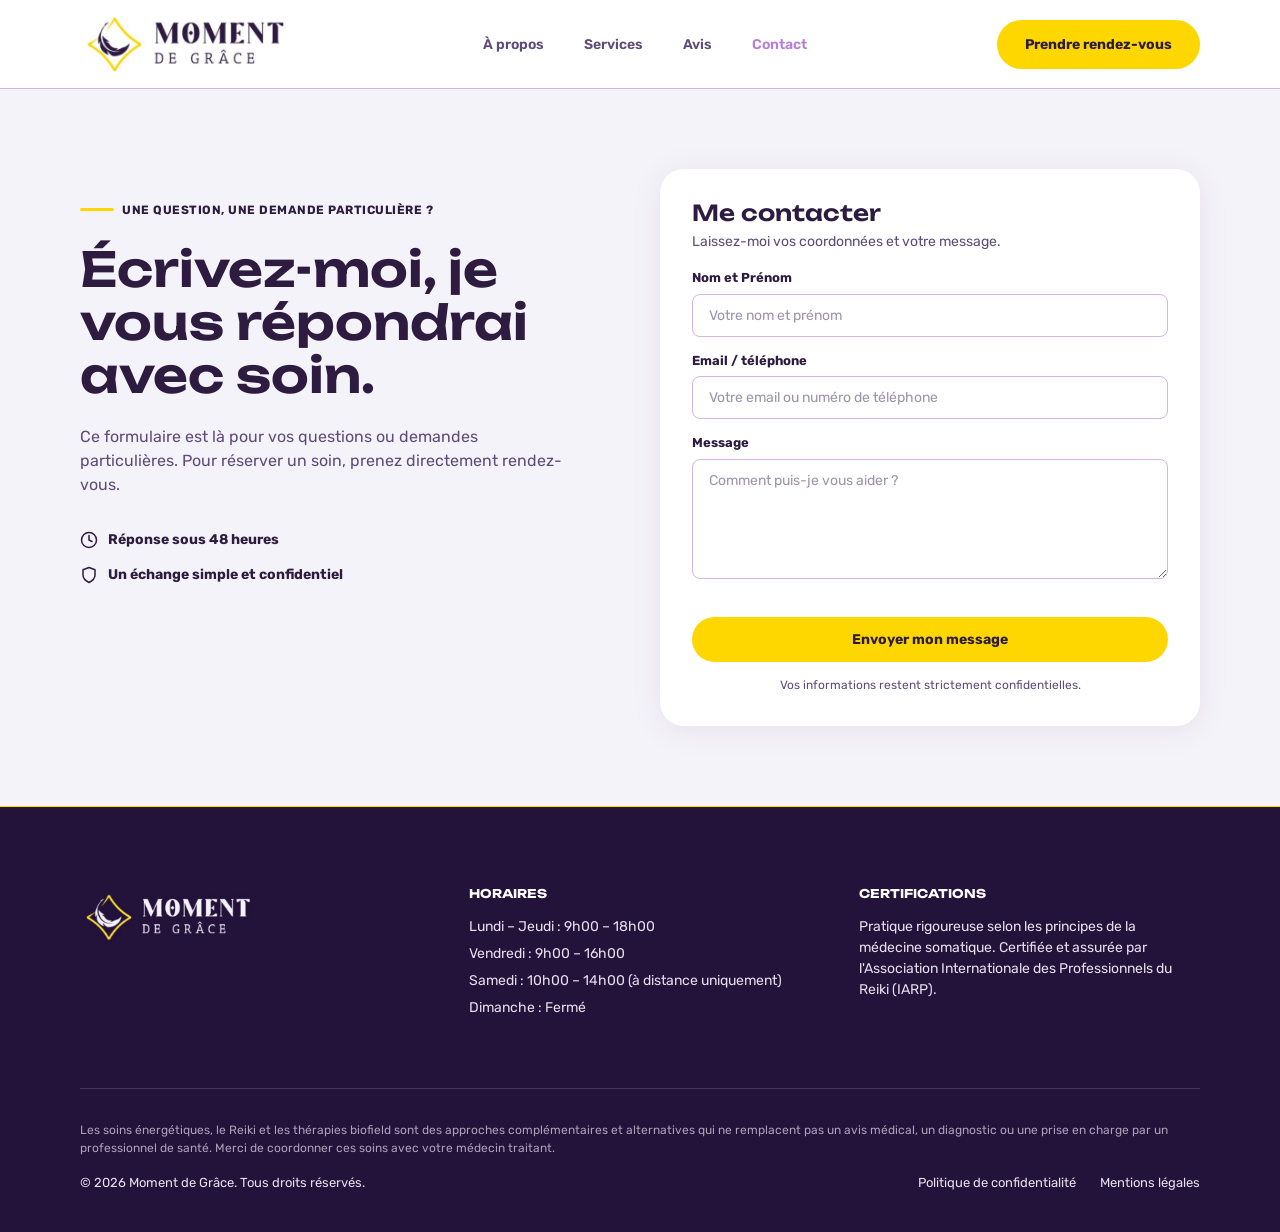
==== contact.html @ fc0800fb "Connecte le formulaire contact à Formspree Co-Authored-By: Claude Sonnet 4.6 <noreply@anthropic.com>" ====
<!DOCTYPE html>
<html lang="fr">
<head>
<meta charset="UTF-8">
<meta name="viewport" content="width=device-width, initial-scale=1.0">
<title>Contact — Moment de Grâce</title>
<meta name="description" content="Une question ou une demande particulière ? Écrivez à Fabienne, praticienne en soins énergétiques à distance.">
<link rel="preconnect" href="https://fonts.googleapis.com">
<link rel="preconnect" href="https://fonts.gstatic.com" crossorigin>
<link href="https://fonts.googleapis.com/css2?family=Unbounded:wght@400;600;700&family=Rubik:ital,wght@0,400;0,500;0,600;0,700;1,400;1,600&display=swap" rel="stylesheet">
<link rel="stylesheet" href="styles.css">
</head>
<body>

<header class="navbar">
  <div class="logo-group">
    <a href="index.html"><img src="images/Logo blanc.png" alt="Moment de Grâce" style="height: 72px; width: auto;"></a>
  </div>
  <nav class="nav-links" id="navLinks">
    <a href="index.html#about">À propos</a>
    <a href="index.html#services">Services</a>
    <a href="index.html#testimonials">Avis</a>
    <a href="contact.html" class="nav-active">Contact</a>
  </nav>
  <a href="index.html#services" class="btn btn-primary">Prendre rendez-vous</a>
  <button class="nav-toggle" id="navToggle" aria-label="Ouvrir le menu">☰</button>
</header>

<main>
  <section class="contact-page">
    <div class="contact-left">
      <p class="eyebrow">Une question, une demande particulière ?</p>
      <h1>Écrivez-moi, je vous répondrai avec soin.</h1>
      <p class="contact-desc">Ce formulaire est là pour vos questions ou demandes particulières. Pour réserver un soin, prenez directement rendez-vous.</p>
      <ul class="contact-perks">
        <li class="contact-perk">
          <svg width="18" height="18" viewBox="0 0 24 24" fill="none" stroke="currentColor" stroke-width="2" stroke-linecap="round" stroke-linejoin="round"><circle cx="12" cy="12" r="10"/><polyline points="12 6 12 12 16 14"/></svg>
          Réponse sous 48 heures
        </li>
        <li class="contact-perk">
          <svg width="18" height="18" viewBox="0 0 24 24" fill="none" stroke="currentColor" stroke-width="2" stroke-linecap="round" stroke-linejoin="round"><path d="M12 22s8-4 8-10V5l-8-3-8 3v7c0 6 8 10 8 10z"/></svg>
          Un échange simple et confidentiel
        </li>
      </ul>
    </div>

    <div class="contact-right">
      <div class="contact-card">
        <div class="contact-card-header">
          <h2 class="contact-card-title">Me contacter</h2>
          <p class="contact-card-subtitle">Laissez-moi vos coordonnées et votre message.</p>
        </div>

        <form class="contact-form" id="contactForm" novalidate>
          <div class="form-group">
            <label for="name">Nom et Prénom</label>
            <input type="text" id="name" name="name" placeholder="Votre nom et prénom" required>
          </div>
          <div class="form-group">
            <label for="contact">Email / téléphone</label>
            <input type="text" id="contact" name="contact" placeholder="Votre email ou numéro de téléphone" required>
          </div>
          <div class="form-group">
            <label for="message">Message</label>
            <textarea id="message" name="message" placeholder="Comment puis-je vous aider ?" rows="5" required></textarea>
          </div>
          <button type="submit" class="btn btn-primary btn-block">Envoyer mon message</button>
          <p class="contact-privacy">Vos informations restent strictement confidentielles.</p>
        </form>

        <div class="contact-success" id="contactSuccess">
          <svg width="48" height="48" viewBox="0 0 24 24" fill="none" stroke="var(--yellow)" stroke-width="2" stroke-linecap="round" stroke-linejoin="round"><path d="M22 11.08V12a10 10 0 1 1-5.93-9.14"/><polyline points="22 4 12 14.01 9 11.01"/></svg>
          <h3>Message envoyé !</h3>
          <p>Merci pour votre message. Je vous répondrai dans les 48 heures.</p>
        </div>
      </div>
    </div>
  </section>
</main>

<footer>
  <div class="footer-columns">
    <div class="brand-column">
      <div class="brand-logo">
        <img src="images/Logo noir.png" alt="Moment de Grâce" style="height: 60px; width: auto;">
      </div>
    </div>
    <div class="footer-column">
      <h3>Horaires</h3>
      <p>Lundi – Jeudi : 9h00 – 18h00</p>
      <p>Vendredi : 9h00 – 16h00</p>
      <p>Samedi : 10h00 – 14h00 (à distance uniquement)</p>
      <p>Dimanche : Fermé</p>
    </div>
    <div class="footer-column">
      <h3>Certifications</h3>
      <p>Pratique rigoureuse selon les principes de la médecine somatique. Certifiée et assurée par l'Association Internationale des Professionnels du Reiki (IARP).</p>
    </div>
  </div>
  <hr>
  <div class="footer-bottom">
    <p class="disclaimer">Les soins énergétiques, le Reiki et les thérapies biofield sont des approches complémentaires et alternatives qui ne remplacent pas un avis médical, un diagnostic ou une prise en charge par un professionnel de santé. Merci de coordonner ces soins avec votre médecin traitant.</p>
    <div class="copyright-row">
      <p>© 2026 Moment de Grâce. Tous droits réservés.</p>
      <div class="legal-links">
        <a href="#">Politique de confidentialité</a>
        <a href="#">Mentions légales</a>
      </div>
    </div>
  </div>
</footer>

<script>
document.addEventListener('DOMContentLoaded', () => {
  const navToggle = document.getElementById('navToggle');
  const navLinks = document.getElementById('navLinks');
  if (navToggle && navLinks) {
    navToggle.addEventListener('click', () => {
      navLinks.classList.toggle('open');
      navLinks.style.display = navLinks.classList.contains('open') ? 'flex' : 'none';
    });
  }

  document.getElementById('contactForm').addEventListener('submit', async (e) => {
    e.preventDefault();
    const form = e.target;
    const btn = form.querySelector('button[type="submit"]');
    btn.disabled = true;
    btn.textContent = 'Envoi en cours…';

    try {
      const res = await fetch('https://formspree.io/f/xjyvqnqn', {
        method: 'POST',
        body: new FormData(form),
        headers: { 'Accept': 'application/json' }
      });
      if (res.ok) {
        form.style.display = 'none';
        document.getElementById('contactSuccess').classList.add('visible');
      } else {
        btn.disabled = false;
        btn.textContent = 'Envoyer mon message';
        alert('Une erreur est survenue. Veuillez réessayer.');
      }
    } catch {
      btn.disabled = false;
      btn.textContent = 'Envoyer mon message';
      alert('Une erreur est survenue. Veuillez réessayer.');
    }
  });
});
</script>
</body>
</html>
---- styles.css ----
/* ==========================================================================
   Moment de Grâce — Design tokens (palette "Éclat")
   ========================================================================== */
:root {
  --yellow: #ffd700;
  --lavender: #b57edc;
  --lavender-light: #d8b4e2;
  --bg-lavender: #f5f3fa;
  --plum: #2e1c40;
  --plum-dark: #23123a;
  --text-muted: #5f4b78;
  --bg-main: #faf6ec;
  --white: #ffffff;

  --font-display: 'Unbounded', sans-serif;
  --font-body: 'Rubik', sans-serif;

  --radius-pill: 999px;
  --radius-lg: 24px;
  --radius-md: 16px;
  --radius-sm: 8px;

  --max-width: 1280px;
}

* { box-sizing: border-box; margin: 0; padding: 0; }

body {
  font-family: var(--font-body);
  color: var(--text-muted);
  background: var(--bg-main);
  line-height: 1.5;
}

h1, h2, h3 {
  font-family: var(--font-display);
  color: var(--plum);
  line-height: 1.1;
  font-weight: 600;
}

h1 { font-size: 48px; }
h2 { font-size: 34px; }
h3 { font-size: 20px; font-weight: 700; }

a { text-decoration: none; color: inherit; }
img { max-width: 100%; display: block; }
button { font-family: inherit; cursor: pointer; border: none; background: none; }

.eyebrow {
  font-family: var(--font-body);
  font-weight: 700;
  font-size: 12px;
  text-transform: uppercase;
  color: var(--plum);
  letter-spacing: 0.5px;
}
.eyebrow.center { text-align: center; }

/* Buttons */
.btn {
  display: inline-flex;
  align-items: center;
  justify-content: center;
  padding: 14px 28px;
  border-radius: var(--radius-pill);
  font-weight: 700;
  font-size: 14px;
  white-space: nowrap;
  transition: transform 0.15s ease, box-shadow 0.15s ease;
}
.btn:hover { transform: translateY(-2px); }
.btn-primary { background: var(--yellow); color: var(--plum); }
.btn-secondary { background: var(--white); color: var(--plum); border: 2px solid var(--yellow); }
.btn-block { width: 100%; margin-top: 24px; }

/* ==========================================================================
   Layout helpers
   ========================================================================== */
section {
  padding: 100px 80px;
}
.section-header {
  display: flex;
  flex-direction: column;
  align-items: center;
  text-align: center;
  gap: 16px;
  max-width: 700px;
  margin: 0 auto 48px;
}
.eyebrow::before {
  content: '';
  display: inline-block;
  vertical-align: middle;
  margin-right: 8px;
  margin-bottom: 2px;
  width: 34px;
  height: 3px;
  background: var(--yellow);
  border-radius: var(--radius-pill);
}
.section-header.light .eyebrow, .section-header.light h2 { color: var(--white); }
.section-subtitle { font-size: 16px; }

/* ==========================================================================
   Navbar
   ========================================================================== */
.navbar {
  display: flex;
  align-items: center;
  justify-content: space-between;
  padding: 8px 80px;
  background: var(--white);
  border-bottom: 1px solid var(--lavender-light);
  position: sticky;
  top: 0;
  z-index: 100;
}
.logo-group { display: flex; align-items: center; gap: 12px; }
.logo-badge {
  background: var(--bg-lavender);
  border-radius: 12px;
  padding: 8px;
  font-size: 18px;
}
.logo-badge.dark { background: var(--yellow); }
.logo-text {
  font-family: var(--font-display);
  font-weight: 700;
  font-size: 16px;
  text-transform: uppercase;
  color: var(--plum);
}
.logo-text.light { color: var(--white); }
.nav-links { display: flex; gap: 40px; font-weight: 600; font-size: 14px; }
.nav-links a:hover { color: var(--lavender); }
.nav-toggle { display: none; font-size: 24px; color: var(--plum); }

/* ==========================================================================
   Hero
   ========================================================================== */
.hero {
  display: flex;
  align-items: center;
  gap: 64px;
  background: var(--white);
}
.hero-content { flex: 1; display: flex; flex-direction: column; gap: 24px; }
.hero-content .lead { font-size: 18px; }
.hero-actions { display: flex; gap: 16px; }
.hero-security { display: flex; align-items: center; gap: 8px; font-weight: 700; font-size: 13px; text-transform: uppercase; }
.hero-image {
  width: 580px;
  max-width: 45vw;
  height: 460px;
  flex-shrink: 0;
  border-radius: var(--radius-lg);
  background: url('images/hero-image.png') center/cover no-repeat;
}

/* ==========================================================================
   Trust bar
   ========================================================================== */
.trust-bar {
  background: var(--bg-lavender);
  border-top: 1px solid var(--lavender-light);
  border-bottom: 1px solid var(--lavender-light);
  padding: 50px 80px;
}
.stats-row { display: flex; justify-content: space-between; gap: 16px; margin-bottom: 32px; }
.stat-item { display: flex; gap: 16px; align-items: center; flex: 1; }
.stat-num { font-family: var(--font-display); font-weight: 700; font-size: 32px; color: var(--lavender); }
.stat-item strong { display: block; color: var(--plum); font-size: 16px; }
.stat-item p { font-size: 13px; }
hr { border: none; border-top: 1px solid var(--lavender-light); margin: 32px 0; }
.modalities-row { display: flex; align-items: center; justify-content: center; gap: 16px; flex-wrap: wrap; }
.modalities-label { font-weight: 700; font-size: 12px; text-transform: uppercase; }
.modality-badge {
  background: var(--white);
  border: 1px solid var(--lavender-light);
  border-radius: var(--radius-pill);
  padding: 8px 16px;
  font-size: 13px;
  font-weight: 600;
  color: var(--plum);
}

/* ==========================================================================
   About
   ========================================================================== */
.about { display: flex; gap: 80px; align-items: center; background: var(--white); }
.about-image {
  width: 480px;
  max-width: 40vw;
  height: 560px;
  flex-shrink: 0;
  border-radius: var(--radius-lg);
  background: url('images/About picture - MdG.png') center/cover no-repeat;
  box-shadow: 0 16px 32px rgba(255, 215, 0, 0.13);
}
.about-content { flex: 1; display: flex; flex-direction: column; gap: 24px; }
.bio { display: flex; flex-direction: column; gap: 16px; font-size: 16px; }
.credentials-row { display: flex; gap: 24px; }
.credential-block {
  flex: 1;
  background: var(--bg-lavender);
  border-radius: var(--radius-md);
  padding: 24px;
}
.credential-block strong { display: block; text-transform: uppercase; color: var(--plum); font-size: 14px; margin-bottom: 12px; }
.credential-block p { font-size: 14px; }

/* ==========================================================================
   Services
   ========================================================================== */
.services { background: var(--bg-lavender); }
.services-grid { display: flex; gap: 24px; justify-content: center; flex-wrap: wrap; }
.service-card {
  background: var(--white);
  border: 1.5px solid var(--yellow);
  border-radius: var(--radius-lg);
  padding: 32px;
  width: 384px;
  max-width: 100%;
  display: flex;
  flex-direction: column;
  justify-content: space-between;
  box-shadow: 0 8px 8px rgba(229, 169, 60, 0.08);
}
.card-tag-row { display: flex; justify-content: space-between; align-items: center; margin-bottom: 20px; }
.card-icon { width: 20px; height: auto; }
.tag-pill {
  background: var(--bg-lavender);
  border-radius: var(--radius-pill);
  padding: 4px 10px;
  font-size: 11px;
  font-weight: 700;
}
.service-card h3 { margin-bottom: 8px; }
.service-card .price { font-weight: 700; font-size: 12px; text-transform: uppercase; color: var(--plum); margin-bottom: 20px; }
.service-card .desc { font-size: 14px; }

/* ==========================================================================
   Booking / calendar
   ========================================================================== */
.booking-calendar { background: var(--plum); }
.cal-blank-state {
  display: flex;
  align-items: center;
  justify-content: center;
  min-height: 300px;
  color: var(--text-muted);
  font-size: 16px;
  text-align: center;
  padding: 40px;
}
.cal-widget-container {
  flex: 1;
  min-width: 320px;
  background: var(--white);
  border-radius: var(--radius-lg);
  min-height: 300px;
  padding-top: 32px;
}

/* ==========================================================================
   Testimonials
   ========================================================================== */
.testimonials { background: var(--bg-lavender); }
.testimonials-grid { display: flex; gap: 24px; flex-wrap: wrap; }
.testimonial-card {
  flex: 1;
  min-width: 280px;
  background: var(--white);
  border: 1px solid var(--lavender-light);
  border-radius: 20px;
  padding: 32px;
  display: flex;
  flex-direction: column;
  justify-content: space-between;
}
.testimonial-card p { font-style: italic; font-size: 15px; margin-bottom: 24px; }
.testimonial-card footer { display: flex; gap: 12px; align-items: center; background: var(--white); border-top: none; padding: 0; color: inherit; width: 100%; }
.testimonial-card footer div { flex: 1; min-width: 0; white-space: nowrap; }
.avatar {
  background: var(--lavender-light);
  border-radius: 50%;
  width: 44px;
  height: 44px;
  display: flex;
  align-items: center;
  justify-content: center;
  font-weight: 700;
  color: var(--plum-dark);
  flex-shrink: 0;
}
.testimonial-card footer strong { display: block; color: var(--plum); font-size: 14px; }
.testimonial-card footer small { font-size: 13px; }

/* ==========================================================================
   FAQ
   ========================================================================== */
.faq { background: var(--white); }
.faq-grid { display: flex; flex-direction: column; align-items: center; }
.faq-col { width: 100%; max-width: 720px; display: flex; flex-direction: column; gap: 20px; }
.faq-item { padding: 24px; border-radius: var(--radius-md); }
.faq-question {
  display: flex;
  justify-content: space-between;
  align-items: center;
  width: 100%;
  font-weight: 700;
  font-size: 16px;
  color: var(--plum);
  text-align: left;
}
.chevron { display: flex; align-items: center; justify-content: center; width: 20px; height: 20px; flex-shrink: 0; background: var(--yellow); border-radius: 50%; transition: transform 0.2s ease; }
.faq-item.open .chevron { transform: rotate(180deg); }
.faq-answer {
  display: grid;
  grid-template-rows: 0fr;
  transition: grid-template-rows 0.25s ease;
  font-size: 14px;
}
.faq-item.open .faq-answer { grid-template-rows: 1fr; margin-top: 12px; }
.faq-answer > p, .faq-answer > div { overflow: hidden; }
.faq-answer p + p { margin-top: 8px; }

/* ==========================================================================
   Booking CTA
   ========================================================================== */
.booking-cta {
  background: var(--white);
  text-align: center;
  display: flex;
  flex-direction: column;
  align-items: center;
  gap: 16px;
}
.booking-cta h2 { max-width: 800px; font-size: 40px; }
.cta-subtitle { max-width: 560px; }
.cta-action-group { display: flex; gap: 16px; margin-top: 16px; }

/* ==========================================================================
   Footer
   ========================================================================== */
footer {
  background: var(--plum-dark);
  border-top: 1px solid var(--yellow);
  padding: 80px 80px 40px;
  color: #e6dfed;
}
.footer-columns { display: flex; gap: 48px; flex-wrap: wrap; margin-bottom: 64px; }
.brand-column, .footer-column { flex: 1; min-width: 220px; }
.brand-logo { display: flex; align-items: center; gap: 8px; }
.footer-column h3 { color: var(--white); font-size: 12px; text-transform: uppercase; margin-bottom: 16px; }
.footer-column p { font-size: 14px; margin-bottom: 6px; }
footer hr { border-top: 1px solid rgba(255,255,255,0.15); }
.footer-bottom { display: flex; flex-direction: column; gap: 16px; margin-top: 32px; }
.disclaimer { font-size: 12px; opacity: 0.7; }
.copyright-row { display: flex; justify-content: space-between; align-items: center; font-size: 13px; flex-wrap: wrap; gap: 12px; }
.legal-links { display: flex; gap: 24px; }

/* ==========================================================================
   Nav active state
   ========================================================================== */
.nav-active { color: var(--lavender) !important; }

/* ==========================================================================
   Contact page
   ========================================================================== */
.contact-page {
  display: flex;
  align-items: flex-start;
  gap: 86px;
  background: var(--bg-lavender);
  padding: 80px;
}
.contact-left {
  flex: 1;
  display: flex;
  flex-direction: column;
  gap: 24px;
  padding-top: 32px;
}
.contact-left h1 { font-size: 48px; }
.contact-desc { font-size: 16px; }
.contact-perks { list-style: none; display: flex; flex-direction: column; gap: 14px; margin-top: 8px; }
.contact-perk {
  display: flex;
  align-items: center;
  gap: 10px;
  font-weight: 700;
  font-size: 14px;
  color: var(--plum);
}
.contact-perk svg { flex-shrink: 0; color: var(--plum); }
.contact-right { flex-shrink: 0; width: 540px; max-width: 100%; margin-left: auto; }
.contact-card {
  background: var(--white);
  border-radius: var(--radius-lg);
  padding: 32px;
  box-shadow: 0 4px 32px rgba(46, 28, 64, 0.08);
  display: flex;
  flex-direction: column;
  gap: 16px;
}
.contact-card-header { display: flex; flex-direction: column; gap: 6px; }
.contact-card-title { font-size: 22px; }
.contact-card-subtitle { font-size: 14px; color: var(--text-muted); }
.contact-form { display: flex; flex-direction: column; gap: 14px; }
.form-group { display: flex; flex-direction: column; gap: 6px; }
.form-group label { font-weight: 700; font-size: 13px; color: var(--plum); }
.form-group input,
.form-group textarea {
  border: 1.5px solid var(--lavender-light);
  border-radius: var(--radius-sm);
  padding: 12px 16px;
  font-family: var(--font-body);
  font-size: 14px;
  color: var(--plum);
  background: var(--white);
  outline: none;
  transition: border-color 0.15s;
  width: 100%;
}
.form-group input:focus,
.form-group textarea:focus { border-color: var(--lavender); }
.form-group input::placeholder,
.form-group textarea::placeholder { color: var(--text-muted); opacity: 0.6; }
.form-group textarea { resize: vertical; min-height: 120px; }
.contact-privacy { text-align: center; font-size: 12px; color: var(--text-muted); }
.contact-success {
  display: none;
  flex-direction: column;
  align-items: center;
  text-align: center;
  gap: 16px;
  padding: 24px 0;
}
.contact-success.visible { display: flex; }
.contact-success h3 { font-size: 22px; color: var(--plum); }
.contact-success p { font-size: 15px; }

/* ==========================================================================
   Responsive
   ========================================================================== */
@media (max-width: 900px) {
  section { padding: 60px 24px; }
  .navbar { padding: 16px 24px; }
  .nav-links { display: none; }
  .nav-toggle { display: block; }
  .hero, .about { flex-direction: column; }
  .hero-image, .about-image { width: 100%; max-width: 100%; }
  .stats-row { flex-direction: column; gap: 24px; }
  .main-content { flex-direction: column; }
  .left-column { width: 100%; }
  h1 { font-size: 34px; }
  h2 { font-size: 26px; }
}
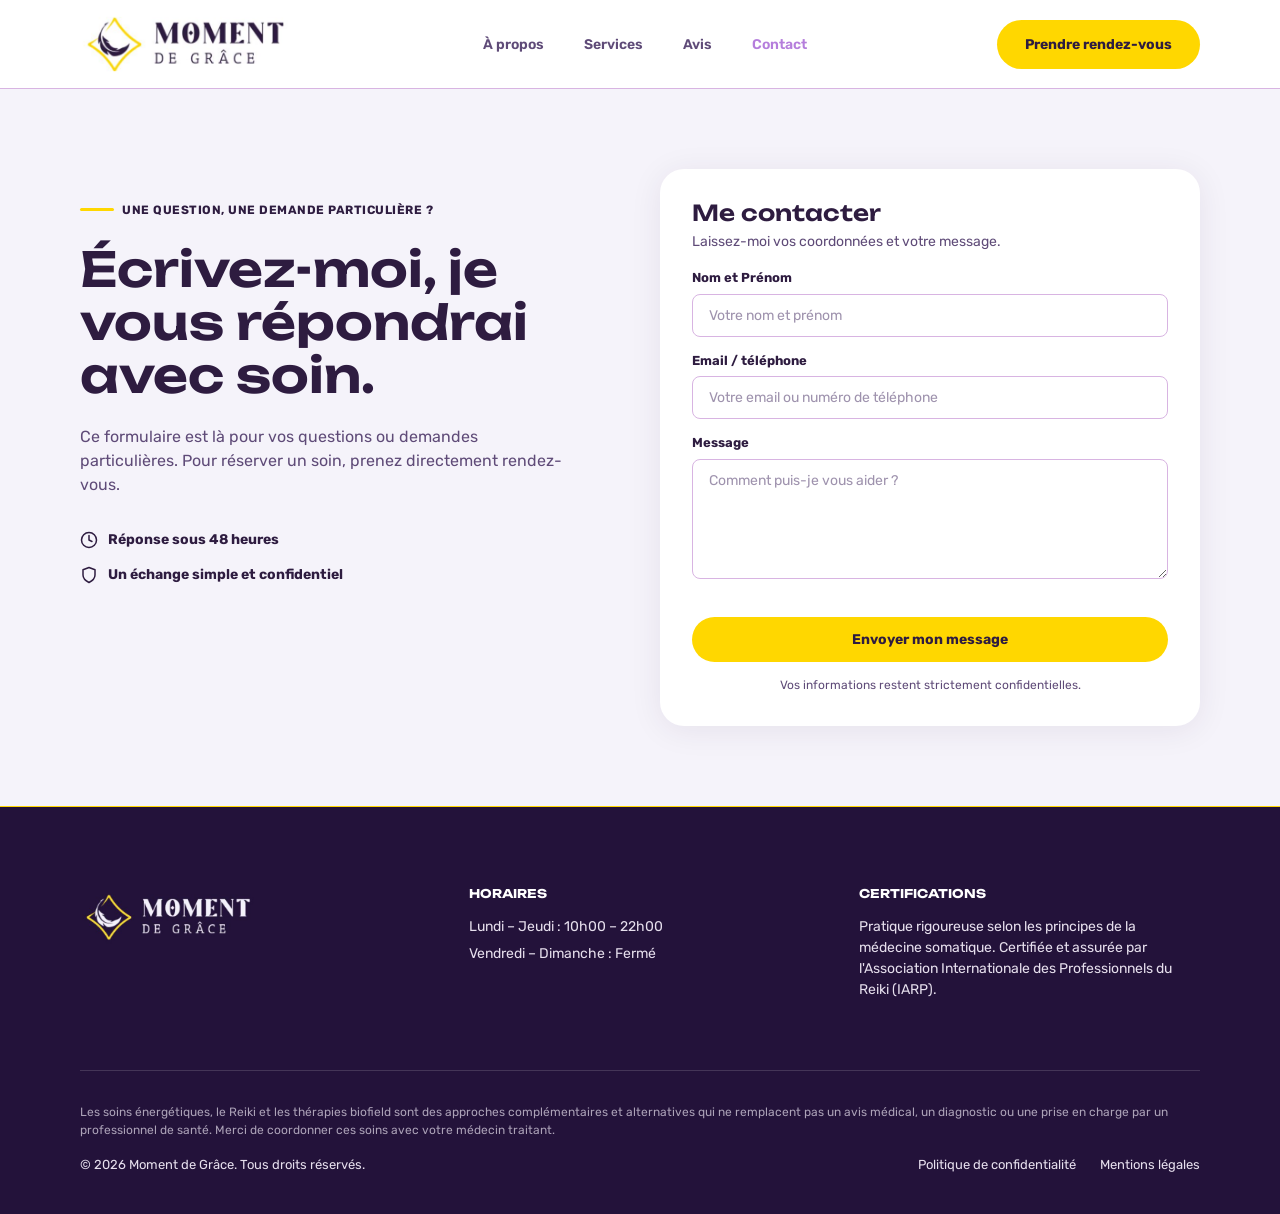
==== commit 0e5182ee: "Mise à jour des horaires dans le footer Co-Authored-By: Claude Sonnet 4.6 <noreply@anthropic.com>" ====
--- a/contact.html
+++ b/contact.html
@@ -8,6 +8,7 @@
 <link rel="preconnect" href="https://fonts.googleapis.com">
 <link rel="preconnect" href="https://fonts.gstatic.com" crossorigin>
 <link href="https://fonts.googleapis.com/css2?family=Unbounded:wght@400;600;700&family=Rubik:ital,wght@0,400;0,500;0,600;0,700;1,400;1,600&display=swap" rel="stylesheet">
+<link rel="icon" type="image/png" href="images/logo-favicon.png">
 <link rel="stylesheet" href="styles.css">
 </head>
 <body>
@@ -87,10 +88,8 @@
     </div>
     <div class="footer-column">
       <h3>Horaires</h3>
-      <p>Lundi – Jeudi : 9h00 – 18h00</p>
-      <p>Vendredi : 9h00 – 16h00</p>
-      <p>Samedi : 10h00 – 14h00 (à distance uniquement)</p>
-      <p>Dimanche : Fermé</p>
+      <p>Lundi – Jeudi : 10h00 – 22h00</p>
+      <p>Vendredi – Dimanche : Fermé</p>
     </div>
     <div class="footer-column">
       <h3>Certifications</h3>
@@ -135,6 +134,8 @@
         headers: { 'Accept': 'application/json' }
       });
       if (res.ok) {
+        const card = document.querySelector('.contact-card');
+        card.style.minHeight = card.offsetHeight + 'px';
         form.style.display = 'none';
         document.getElementById('contactSuccess').classList.add('visible');
       } else {
--- a/styles.css
+++ b/styles.css
@@ -439,7 +439,7 @@
   gap: 16px;
   padding: 24px 0;
 }
-.contact-success.visible { display: flex; }
+.contact-success.visible { display: flex; flex: 1; justify-content: center; }
 .contact-success h3 { font-size: 22px; color: var(--plum); }
 .contact-success p { font-size: 15px; }
 
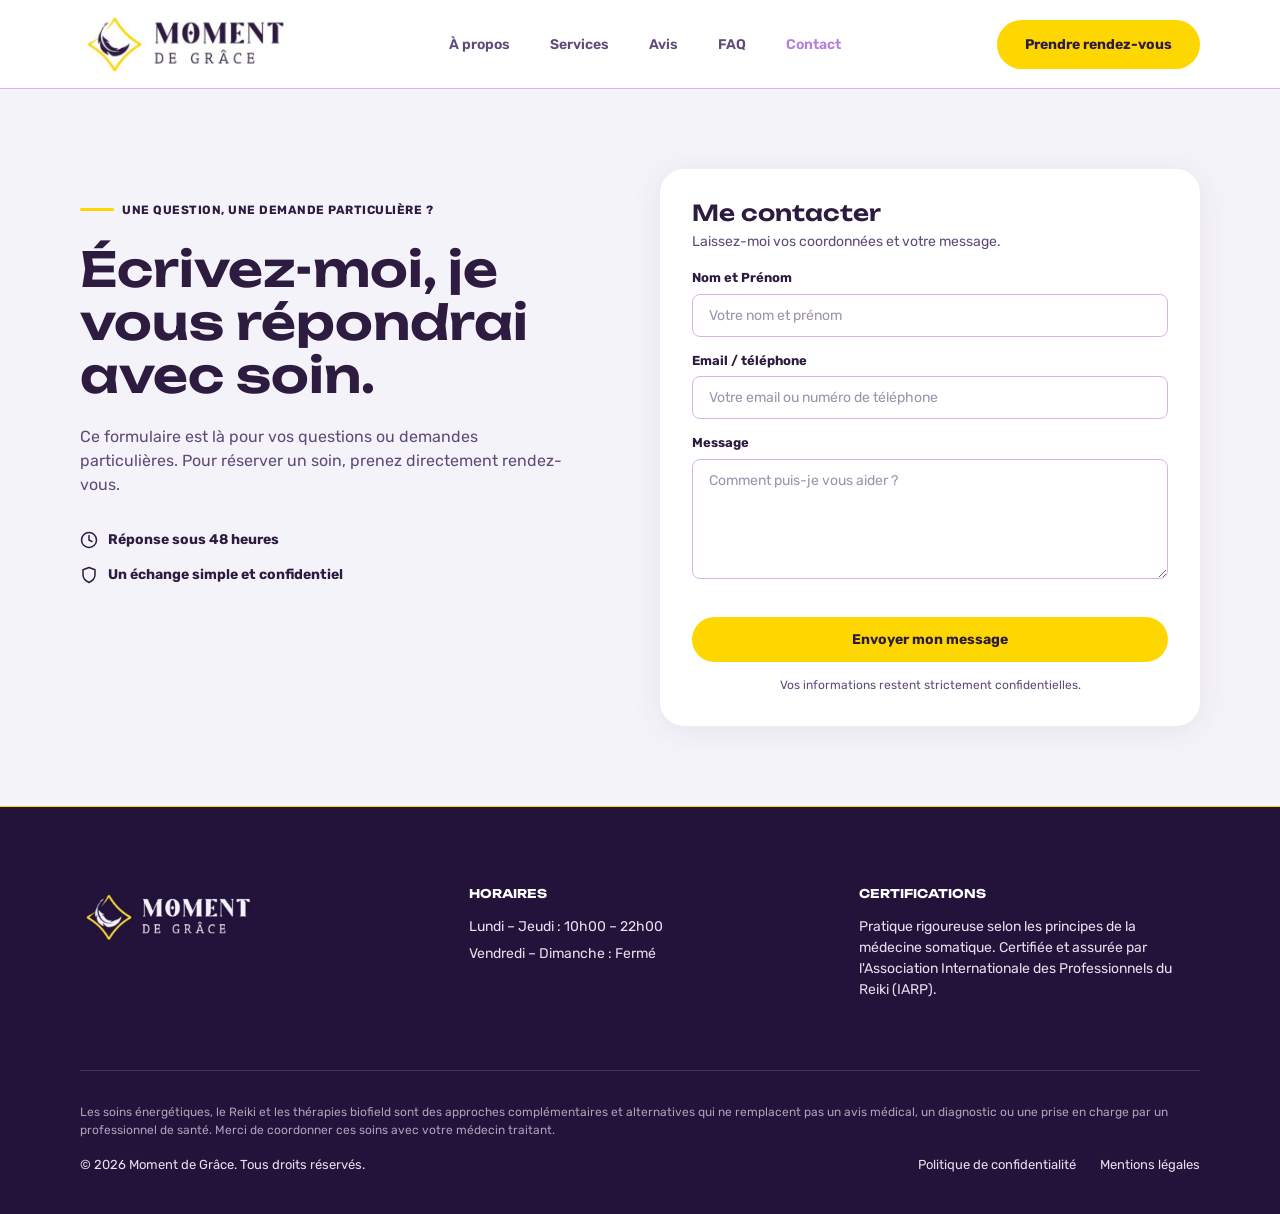
==== commit 63e43ca3: "Responsive complet : burger menu, hero mobile, contact, scroll offset navbar - Burger menu : overlay" ====
--- a/contact.html
+++ b/contact.html
@@ -21,6 +21,7 @@
     <a href="index.html#about">À propos</a>
     <a href="index.html#services">Services</a>
     <a href="index.html#testimonials">Avis</a>
+    <a href="index.html#faq">FAQ</a>
     <a href="contact.html" class="nav-active">Contact</a>
   </nav>
   <a href="index.html#services" class="btn btn-primary">Prendre rendez-vous</a>
@@ -115,8 +116,16 @@
   const navLinks = document.getElementById('navLinks');
   if (navToggle && navLinks) {
     navToggle.addEventListener('click', () => {
-      navLinks.classList.toggle('open');
-      navLinks.style.display = navLinks.classList.contains('open') ? 'flex' : 'none';
+      const isOpen = navLinks.classList.toggle('open');
+      navToggle.textContent = isOpen ? '✕' : '☰';
+      navToggle.setAttribute('aria-label', isOpen ? 'Fermer le menu' : 'Ouvrir le menu');
+    });
+    navLinks.querySelectorAll('a').forEach(link => {
+      link.addEventListener('click', () => {
+        navLinks.classList.remove('open');
+        navToggle.textContent = '☰';
+        navToggle.setAttribute('aria-label', 'Ouvrir le menu');
+      });
     });
   }
 
--- a/styles.css
+++ b/styles.css
@@ -153,9 +153,10 @@
 .hero-image {
   width: 580px;
   max-width: 45vw;
-  height: 460px;
+  aspect-ratio: 5/4;
   flex-shrink: 0;
   border-radius: var(--radius-lg);
+  border-top-left-radius: 180px;
   background: url('images/hero-image.png') center/cover no-repeat;
 }
 
@@ -449,13 +450,34 @@
 @media (max-width: 900px) {
   section { padding: 60px 24px; }
   .navbar { padding: 16px 24px; }
-  .nav-links { display: none; }
+  .navbar .btn-primary { display: none; }
   .nav-toggle { display: block; }
+  .nav-links {
+    display: none;
+    position: absolute;
+    top: 100%;
+    left: 0;
+    right: 0;
+    flex-direction: column;
+    align-items: flex-start;
+    background: var(--white);
+    border-bottom: 1px solid var(--lavender-light);
+    padding: 8px 24px 24px;
+    gap: 0;
+  }
+  .nav-links.open { display: flex; }
+  .nav-links a { padding: 16px 0; font-size: 16px; width: 100%; border-bottom: 1px solid var(--bg-lavender); }
+  .nav-links a:last-child { border-bottom: none; }
   .hero, .about { flex-direction: column; }
-  .hero-image, .about-image { width: 100%; max-width: 100%; }
-  .stats-row { flex-direction: column; gap: 24px; }
+  .hero-image { width: calc(100% - 16px); max-width: 100%; height: 300px; border-radius: 16px; border-top-left-radius: 100px; margin: 0 8px; background-image: url('images/hero-image-mobile.png'); }
+  .about-image { width: 100%; max-width: 100%; height: 360px; border-radius: 16px; }
+  .stats-row { flex-direction: column; gap: 24px; align-items: flex-start; width: fit-content; margin: 0 auto; }
   .main-content { flex-direction: column; }
   .left-column { width: 100%; }
   h1 { font-size: 34px; }
   h2 { font-size: 26px; }
-}
+  .contact-page { flex-direction: column; padding: 60px 24px; gap: 40px; }
+  .contact-left { padding-top: 0; }
+  .contact-left h1 { font-size: 34px; }
+  .contact-right { width: 100%; margin-left: 0; }
+}
